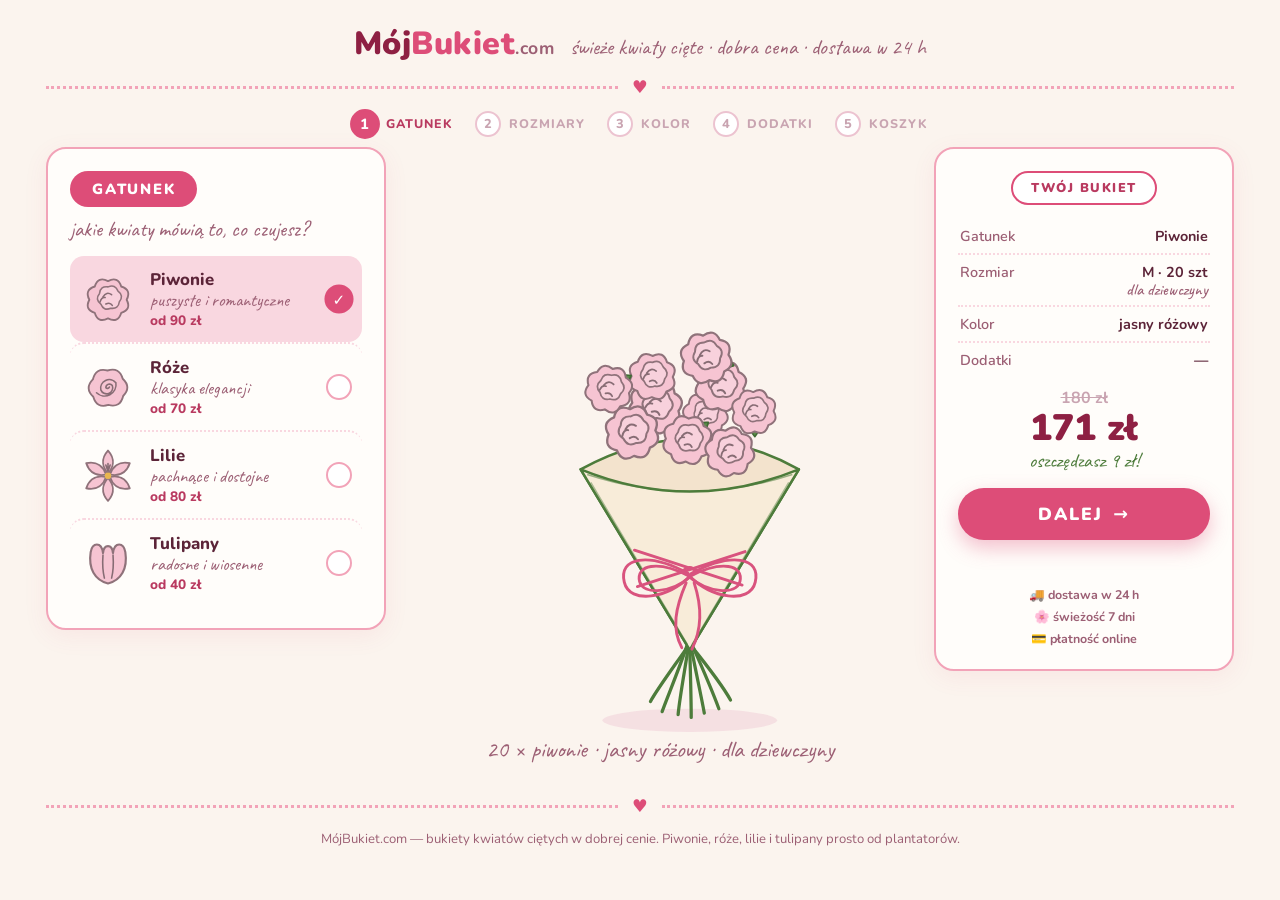
==== mojbukiet/index.html @ d431782b "Add MojBukiet.com flower shop configurator Interactive bouquet builder styled after the reference il" ====
<!doctype html>
<html lang="pl">
<head>
<meta charset="utf-8">
<meta name="viewport" content="width=device-width, initial-scale=1">
<title>MójBukiet.com — świeże bukiety w dobrej cenie</title>
<meta name="description" content="Skomponuj swój bukiet kwiatów ciętych: piwonie, róże, lilie, tulipany. Świeże kwiaty w dobrej cenie z dostawą w 24h.">
<link rel="icon" href="data:image/svg+xml,<svg xmlns='http://www.w3.org/2000/svg' viewBox='0 0 100 100'><text y='.9em' font-size='90'>💐</text></svg>">
<link rel="preconnect" href="https://fonts.googleapis.com">
<link rel="preconnect" href="https://fonts.gstatic.com" crossorigin>
<link href="https://fonts.googleapis.com/css2?family=Caveat:wght@500;600&family=Nunito:ital,wght@0,400;0,600;0,700;0,800;0,900;1,400&display=swap" rel="stylesheet">
<link rel="stylesheet" href="styles.css">
</head>
<body>
<div class="frame">

  <header class="top">
    <div class="brand">
      <div class="logo">Mój<em>Bukiet</em><span>.com</span></div>
      <div class="tagline">świeże kwiaty cięte &middot; dobra cena &middot; dostawa w 24&nbsp;h</div>
    </div>
    <div class="divider" aria-hidden="true"><span class="heart">♥</span></div>
    <ol class="steps" id="steps"></ol>
  </header>

  <main class="grid">

    <!-- Lewy panel: opcje bieżącego kroku -->
    <section class="card panel" id="panel" aria-live="polite"></section>

    <!-- Scena z bukietem -->
    <section class="stage" id="stage">
      <svg id="scene" viewBox="-300 -360 600 720" role="img" aria-label="Podgląd Twojego bukietu">
        <g id="sway">
          <g id="bouquetScale">
            <!-- cień -->
            <ellipse cx="0" cy="330" rx="120" ry="16" fill="#f0cfd9" opacity=".55"/>

            <!-- łodygi pod związaniem -->
            <g id="stems" stroke="#4d7c3b" stroke-width="4.5" stroke-linecap="round" fill="none">
              <path d="M-4,228 C -18,268 -30,296 -38,318"/>
              <path d="M-2,230 C -8,268 -14,300 -16,322"/>
              <path d="M0,230 C 1,270 2,300 2,326"/>
              <path d="M2,230 C 9,266 16,298 20,320"/>
              <path d="M4,228 C 20,264 32,292 40,314"/>
              <path d="M-3,229 C -26,262 -44,286 -54,304"/>
              <path d="M3,229 C 28,260 46,284 56,302"/>
            </g>

            <!-- tył rożka (wnętrze papieru, za kwiatami) -->
            <path d="M-150,-15 Q 0,-98 150,-15 L 0,233 Z" fill="#f3e3cd" stroke="#4d7c3b" stroke-width="3.5" stroke-linejoin="round"/>

            <!-- warstwa kwiatów (JS) -->
            <g id="flowers"></g>

            <!-- przód rożka -->
            <g id="cone">
              <path d="M-150,-15 Q 0,46 150,-15 L 0,233 Z" fill="#f8ecd9" stroke="#4d7c3b" stroke-width="3.5" stroke-linejoin="round"/>
              <path d="M-141,-8 Q 0,38 141,-8" fill="none" stroke="#4d7c3b" stroke-width="2" opacity=".55"/>
              <path d="M-136,3 L -3,226 M136,3 L 3,226" fill="none" stroke="#4d7c3b" stroke-width="2" opacity=".45"/>
            </g>

            <!-- wstążka: linie oplotu + kokarda -->
            <g id="bow" fill="none" stroke-linecap="round" stroke-linejoin="round">
              <g class="bow-stroke">
                <path d="M-76,96 L 72,144 M -72,146 L 76,98"/>
                <path d="M-2,128 C -58,98 -98,106 -90,140 C -83,171 -28,162 0,132"/>
                <path d="M2,128 C 58,98 98,106 90,140 C 83,171 28,162 0,132"/>
                <path d="M-2,131 C -44,110 -74,116 -69,139 C -64,159 -24,154 0,133"/>
                <path d="M2,131 C 44,110 74,116 69,139 C 64,159 24,154 0,133"/>
                <path d="M-9,124 q 9,-9 18,1 q -8,11 -18,-1 Z"/>
                <path d="M-5,141 C -20,176 -25,204 -11,230"/>
                <path d="M6,141 C 19,180 15,208 3,232"/>
              </g>
              <g class="bow-premium-extra">
                <path d="M-11,236 C -18,252 -8,262 -14,276"/>
                <path d="M4,238 C 12,254 2,264 9,280"/>
                <path d="M-104,118 l 5,-11 5,11 11,4 -11,5 -5,11 -5,-11 -11,-5 Z" class="spark"/>
                <path d="M99,152 l 4,-9 4,9 9,4 -9,4 -4,9 -4,-9 -9,-4 Z" class="spark"/>
              </g>
            </g>
          </g><!-- /bouquetScale -->

          <!-- dodatki (poza skalą bukietu, żeby nie rosły z rozmiarem) -->
          <g transform="translate(196,196)">
            <g id="addonChoc" class="addon">
              <path d="M0,34 C -46,-2 -28,-52 0,-24 C 28,-52 46,-2 0,34 Z" fill="#b0355a" stroke="#7e2242" stroke-width="3.5" stroke-linejoin="round"/>
              <path d="M-33,-9 C -12,-2 12,-2 33,-9" fill="none" stroke="#e9c26a" stroke-width="3.5" stroke-linecap="round"/>
              <path d="M-7,-32 q 7,-8 14,0 M0,-30 l 0,-8" fill="none" stroke="#e9c26a" stroke-width="3" stroke-linecap="round"/>
              <text y="60" class="addon-label">pralinki</text>
            </g>
          </g>
          <g transform="translate(-204,210) rotate(-10)">
            <g id="addonCard" class="addon">
              <rect x="-46" y="-30" width="92" height="60" rx="10" fill="#fffaf3" stroke="#d9537e" stroke-width="3"/>
              <path d="M-46,-14 L -62,-34" stroke="#d9537e" stroke-width="2.5" fill="none"/>
              <text y="2" class="card-script">dla Ciebie</text>
              <text y="21" class="card-heart">♥</text>
            </g>
          </g>
        </g><!-- /sway -->
      </svg>
      <div class="stage-caption" id="stageCaption"></div>
    </section>

    <!-- Prawy panel: podsumowanie i nawigacja -->
    <aside class="card summary" id="summaryCard">
      <div class="pill pill-outline">TWÓJ BUKIET</div>
      <ul class="sum-list" id="sumList"></ul>
      <div class="price-box">
        <div class="price-old" id="priceOld"></div>
        <div class="price-now"><span id="priceNow">0</span>&nbsp;zł</div>
        <div class="price-save" id="priceSave"></div>
      </div>
      <button class="btn-next" id="btnNext">DALEJ <span class="arrow">→</span></button>
      <button class="btn-back" id="btnBack">← wróć</button>
      <div class="trust">
        <span>🚚 dostawa w 24 h</span>
        <span>🌸 świeżość 7 dni</span>
        <span>💳 płatność online</span>
      </div>
    </aside>
  </main>

  <footer class="bottom">
    <div class="divider" aria-hidden="true"><span class="heart">♥</span></div>
    <p>MójBukiet.com — bukiety kwiatów ciętych w dobrej cenie. Piwonie, róże, lilie i tulipany prosto od plantatorów.</p>
  </footer>
</div>

<!-- Modal potwierdzenia -->
<div class="modal" id="modal" hidden>
  <div class="modal-card">
    <div class="modal-emoji">💐</div>
    <h2>Dziękujemy!</h2>
    <p id="modalText"></p>
    <p class="modal-note">To podgląd sklepu — zamówienia demo nie są realizowane.</p>
    <button class="btn-next" id="btnCloseModal">WRÓĆ DO BUKIETU</button>
  </div>
</div>

<script src="app.js"></script>
</body>
</html>
---- mojbukiet/styles.css ----
/* ─── MójBukiet.com ─────────────────────────────────────────────── */
:root{
  --bg:#fbf4ee;
  --card:#fffdfa;
  --ink:#5c2438;
  --ink-soft:#9c5f74;
  --pink:#dd4d78;
  --pink-dark:#b93a60;
  --pink-deep:#8e2043;
  --rose:#f2a3b8;
  --rose-pale:#f9d7e0;
  --green:#4d7c3b;
  --gold:#c08a2e;
  --radius:20px;
  --spring:cubic-bezier(.34,1.56,.64,1);
}

*{box-sizing:border-box;margin:0;padding:0}
html{scroll-behavior:smooth}
body{
  background:var(--bg);
  color:var(--ink);
  font-family:'Nunito',system-ui,sans-serif;
  min-height:100vh;
}
.frame{max-width:1240px;margin:0 auto;padding:22px 26px 40px}

/* ─── nagłówek ─── */
.top{text-align:center}
.brand{display:flex;flex-wrap:wrap;align-items:baseline;justify-content:center;gap:8px 16px}
.logo{font-weight:900;font-size:2rem;letter-spacing:.5px;color:var(--pink-deep)}
.logo em{font-style:normal;color:var(--pink)}
.logo span{font-weight:700;font-size:1.1rem;color:var(--ink-soft)}
.tagline{font-family:'Caveat',cursive;font-size:1.35rem;color:var(--ink-soft)}

.divider{display:flex;align-items:center;gap:14px;margin:14px 0}
.divider::before,.divider::after{content:"";flex:1;border-top:3px dotted var(--rose)}
.divider .heart{color:var(--pink);font-size:1.1rem;line-height:1}

/* pasek kroków */
.steps{display:flex;justify-content:center;gap:6px 22px;flex-wrap:wrap;list-style:none;margin-top:2px}
.steps li{
  display:flex;align-items:center;gap:8px;
  font-weight:800;font-size:.78rem;letter-spacing:.08em;
  color:#c9a4b1;cursor:default;
}
.steps li .dot{
  width:26px;height:26px;border-radius:50%;
  display:grid;place-items:center;
  border:2.5px solid #ecc3d0;background:#fff;color:#c9a4b1;
  font-size:.8rem;transition:all .35s var(--spring);
}
.steps li.done{color:var(--ink-soft);cursor:pointer}
.steps li.done .dot{border-color:var(--rose);background:var(--rose-pale);color:var(--pink-dark)}
.steps li.active{color:var(--pink-dark)}
.steps li.active .dot{border-color:var(--pink);background:var(--pink);color:#fff;transform:scale(1.15)}

/* ─── siatka ─── */
.grid{
  display:grid;
  grid-template-columns:minmax(280px,340px) 1fr minmax(260px,300px);
  gap:26px;align-items:start;margin-top:10px;
}
.card{
  background:var(--card);
  border:2.5px solid var(--rose);
  border-radius:var(--radius);
  padding:22px;
  box-shadow:0 6px 24px rgba(221,77,120,.08);
}

/* ─── pigułki-nagłówki ─── */
.pill{
  display:inline-block;background:var(--pink);color:#fff;
  font-weight:900;letter-spacing:.12em;font-size:.92rem;
  padding:8px 22px;border-radius:999px;
}
.pill-outline{
  display:inline-block;border:2.5px solid var(--pink);color:var(--pink-dark);
  font-weight:900;letter-spacing:.12em;font-size:.8rem;
  padding:6px 18px;border-radius:999px;background:#fff;
}
.panel-sub{font-family:'Caveat',cursive;font-size:1.35rem;color:var(--ink-soft);margin:8px 0 4px}

/* ─── panel opcji ─── */
.panel{min-height:430px}
.panel .options{margin-top:14px;display:flex;flex-direction:column}
.panel.swap-out .options{opacity:0;transform:translateX(-14px)}
.panel .options{transition:opacity .22s ease,transform .22s ease}

.opt{
  appearance:none;border:none;background:none;text-align:left;width:100%;
  font-family:inherit;color:inherit;cursor:pointer;
  padding:12px 10px;border-radius:14px;
  border-top:2.5px dotted var(--rose-pale);
  display:flex;align-items:center;gap:14px;
  transition:background .2s ease,transform .25s var(--spring);
}
.opt:first-child{border-top:none}
.opt:hover{background:#fdf1f5}
.opt:active{transform:scale(.98)}
.opt.sel{background:var(--rose-pale)}
.opt .check{
  margin-left:auto;flex:none;width:26px;height:26px;border-radius:50%;
  border:2.5px solid var(--rose);background:#fff;color:#fff;
  display:grid;place-items:center;font-size:.85rem;font-weight:900;
  transition:all .3s var(--spring);
}
.opt.sel .check{background:var(--pink);border-color:var(--pink);transform:scale(1.12)}

/* gatunek */
.opt .flower-ico{flex:none;width:56px;height:56px}
.opt-name{font-weight:800;font-size:1.05rem}
.opt-sub{font-family:'Caveat',cursive;font-size:1.15rem;color:var(--ink-soft);line-height:1}
.opt-price{font-weight:800;color:var(--pink-dark);font-size:.85rem}

/* rozmiar — jak na grafice */
.opt-size .size-letter{
  flex:none;width:66px;font-weight:900;font-size:2.1rem;line-height:1;
  letter-spacing:-.02em;
}
.opt-size .size-count{font-weight:800;font-size:1.2rem}
.opt-size .size-count b{font-size:.85rem;font-weight:700;color:var(--ink-soft)}
.opt-size .size-who{font-family:'Caveat',cursive;font-size:1.25rem;color:var(--ink-soft);line-height:1.05}
.opt-size .size-price{font-weight:800;color:var(--pink-dark);font-size:.9rem;white-space:nowrap}

/* kolor */
.opt-color .swatch{
  flex:none;width:40px;height:40px;border-radius:50%;
  border:2.5px solid rgba(0,0,0,.08);
  box-shadow:inset 0 -4px 8px rgba(0,0,0,.06);
  transition:transform .3s var(--spring);
}
.opt-color.sel .swatch{transform:scale(1.18);border-color:var(--pink)}
.opt-color .color-name{font-family:'Caveat',cursive;font-size:1.5rem;color:var(--ink)}

/* dodatki */
.opt-extra{align-items:flex-start;position:relative}
.opt-extra .extra-emoji{flex:none;font-size:1.9rem;line-height:1.2}
.opt-extra .extra-name{font-weight:800}
.opt-extra .extra-desc{font-family:'Caveat',cursive;font-size:1.15rem;color:var(--ink-soft);line-height:1.1}
.opt-extra .extra-price{font-weight:900;color:var(--pink-dark);white-space:nowrap}
.badge{
  display:inline-block;margin-left:6px;vertical-align:middle;
  background:var(--gold);color:#fff;font-size:.62rem;font-weight:900;
  letter-spacing:.1em;padding:3px 9px;border-radius:999px;
}
.upsell-note{
  margin-top:14px;padding:10px 14px;border-radius:12px;
  background:#fdf3e3;border:2px dashed #e8c98c;
  font-size:.85rem;color:#8a6220;font-weight:700;
}

/* podsumowanie w panelu (krok 5) */
.recap{margin-top:12px}
.recap-row{display:flex;justify-content:space-between;gap:10px;padding:9px 4px;border-top:2.5px dotted var(--rose-pale);font-weight:700}
.recap-row:first-child{border-top:none}
.recap-row .lbl{color:var(--ink-soft);font-weight:600}
.recap-row.total{font-weight:900;font-size:1.15rem;color:var(--pink-deep)}
.btn-order{
  margin-top:18px;width:100%;
  background:var(--pink);color:#fff;border:none;cursor:pointer;
  font-family:inherit;font-weight:900;letter-spacing:.1em;font-size:1.05rem;
  padding:15px 20px;border-radius:999px;
  box-shadow:0 8px 20px rgba(221,77,120,.35);
  transition:transform .25s var(--spring),box-shadow .25s ease,background .2s;
}
.btn-order:hover{background:var(--pink-dark);transform:translateY(-2px)}
.btn-order:active{transform:scale(.97)}

/* ─── scena ─── */
.stage{position:relative;display:flex;flex-direction:column;align-items:center}
#scene{width:100%;max-width:560px;height:auto;overflow:visible}
.stage-caption{
  font-family:'Caveat',cursive;font-size:1.5rem;color:var(--ink-soft);
  margin-top:-8px;text-align:center;min-height:1.6em;
  transition:opacity .3s ease;
}

/* kołysanie bukietu */
#sway{
  transform-box:view-box;transform-origin:50% 78%;
  animation:sway 7s ease-in-out infinite alternate;
}
@keyframes sway{from{transform:rotate(-1.1deg)}to{transform:rotate(1.1deg)}}

/* skala bukietu = rozmiar */
#bouquetScale{
  transform-box:view-box;transform-origin:50% 50%;
  transition:transform .9s var(--spring);
}

/* kwiaty */
.flower{
  transform-box:fill-box;transform-origin:center;
  transition:transform .8s var(--spring),opacity .45s ease;
}
.flower.gone{opacity:0}
.flower .petal-a,.flower .petal-b{transition:fill .6s ease,stroke .6s ease}
.flower .lines{transition:stroke .6s ease}

/* wstążka */
.bow-stroke path{stroke:#d9537e;stroke-width:4;transition:stroke .5s ease}
.bow-premium-extra{opacity:0;transition:opacity .5s ease}
.bow-premium-extra path{stroke:var(--gold);stroke-width:3.5;fill:none}
.bow-premium-extra .spark{fill:#eec25e;stroke:none}
#bow.premium .bow-stroke path{stroke:var(--gold)}
#bow.premium .bow-premium-extra{opacity:1}

/* dodatki na scenie */
.addon{
  transform-box:fill-box;transform-origin:center;
  transform:scale(0) rotate(-20deg);opacity:0;
  transition:transform .7s var(--spring),opacity .35s ease;
}
.addon.on{transform:scale(1) rotate(0deg);opacity:1}
.addon-label{
  font-family:'Caveat',cursive;font-size:22px;fill:var(--ink-soft);
  text-anchor:middle;
}
.card-script{font-family:'Caveat',cursive;font-size:24px;fill:var(--pink-dark);text-anchor:middle}
.card-heart{font-size:15px;fill:var(--pink);text-anchor:middle}

/* ─── podsumowanie (prawa kolumna) ─── */
.summary{position:sticky;top:18px;text-align:center}
.sum-list{list-style:none;text-align:left;margin:14px 0 6px}
.sum-list li{
  display:flex;justify-content:space-between;gap:8px;
  padding:7px 2px;border-top:2.5px dotted var(--rose-pale);
  font-size:.9rem;font-weight:700;
}
.sum-list li:first-child{border-top:none}
.sum-list li .k{color:var(--ink-soft);font-weight:600}
.sum-list li .v{text-align:right}
.sum-list li .v small{display:block;font-family:'Caveat',cursive;font-size:1.05rem;font-weight:500;color:var(--ink-soft);line-height:1}

.price-box{margin:10px 0 4px}
.price-old{min-height:1.2em;color:#c9a4b1;font-weight:700;text-decoration:line-through}
.price-now{font-weight:900;font-size:2.3rem;color:var(--pink-deep);line-height:1.05}
.price-save{min-height:1.3em;font-family:'Caveat',cursive;font-size:1.25rem;color:var(--green)}

.btn-next{
  width:100%;margin-top:10px;
  background:var(--pink);color:#fff;border:none;cursor:pointer;
  font-family:inherit;font-weight:900;letter-spacing:.12em;font-size:1.1rem;
  padding:14px 18px;border-radius:999px;
  box-shadow:0 8px 20px rgba(221,77,120,.35);
  transition:transform .25s var(--spring),background .2s ease,opacity .2s;
  display:inline-flex;justify-content:center;align-items:center;gap:10px;
}
.btn-next .arrow{transition:transform .25s var(--spring)}
.btn-next:hover{background:var(--pink-dark)}
.btn-next:hover .arrow{transform:translateX(5px)}
.btn-next:active{transform:scale(.97)}
.btn-next[disabled]{opacity:.4;cursor:default}

.btn-back{
  margin-top:10px;background:none;border:none;cursor:pointer;
  font-family:inherit;font-weight:800;font-size:.85rem;color:var(--ink-soft);
  visibility:hidden;
}
.btn-back.show{visibility:visible}
.btn-back:hover{color:var(--pink-dark)}

.trust{
  margin-top:16px;display:flex;flex-direction:column;gap:5px;
  font-size:.78rem;font-weight:700;color:var(--ink-soft);
}

/* ─── stopka ─── */
.bottom{margin-top:26px;text-align:center}
.bottom p{font-size:.82rem;color:var(--ink-soft);max-width:640px;margin:0 auto}

/* ─── modal ─── */
.modal{
  position:fixed;inset:0;background:rgba(92,36,56,.45);
  display:grid;place-items:center;z-index:50;padding:20px;
}
.modal[hidden]{display:none}
.modal-card{
  background:var(--card);border:3px solid var(--pink);border-radius:26px;
  max-width:430px;width:100%;padding:34px 30px;text-align:center;
  animation:pop .5s var(--spring);
}
@keyframes pop{from{transform:scale(.6);opacity:0}to{transform:scale(1);opacity:1}}
.modal-emoji{font-size:3rem}
.modal-card h2{color:var(--pink-deep);margin:6px 0 10px;font-size:1.6rem}
.modal-card p{font-weight:600;font-size:.95rem}
.modal-note{margin-top:10px;font-size:.78rem !important;color:var(--ink-soft)}
.modal-card .btn-next{margin-top:20px}

/* ─── responsywność ─── */
@media (max-width:1020px){
  .grid{grid-template-columns:1fr 1fr}
  .stage{grid-column:1 / -1;order:-1}
  #scene{max-width:440px}
}
@media (max-width:660px){
  .frame{padding:16px 14px 90px}
  .grid{grid-template-columns:1fr;gap:18px}
  .summary{position:static}
  .panel{min-height:0}
  .logo{font-size:1.6rem}
}

@media (prefers-reduced-motion:reduce){
  *,*::before,*::after{animation:none !important;transition:none !important}
}
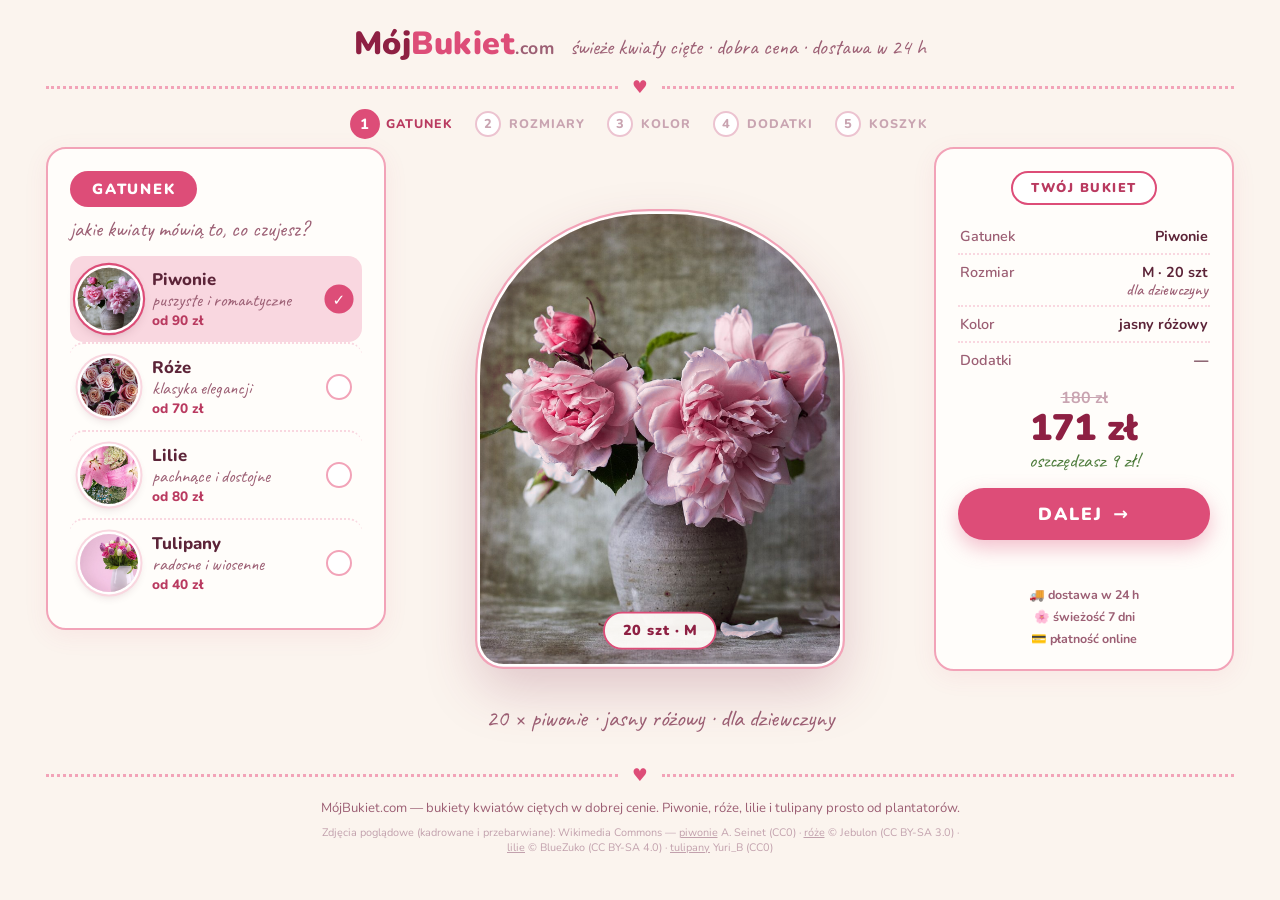
==== commit dd539608: "Replace illustrated bouquet with photo-based configurator Swap the SVG bouquet scene for real bouque" ====
--- a/mojbukiet/index.html
+++ b/mojbukiet/index.html
@@ -30,76 +30,16 @@
 
     <!-- Scena z bukietem -->
     <section class="stage" id="stage">
-      <svg id="scene" viewBox="-300 -360 600 720" role="img" aria-label="Podgląd Twojego bukietu">
-        <g id="sway">
-          <g id="bouquetScale">
-            <!-- cień -->
-            <ellipse cx="0" cy="330" rx="120" ry="16" fill="#f0cfd9" opacity=".55"/>
-
-            <!-- łodygi pod związaniem -->
-            <g id="stems" stroke="#4d7c3b" stroke-width="4.5" stroke-linecap="round" fill="none">
-              <path d="M-4,228 C -18,268 -30,296 -38,318"/>
-              <path d="M-2,230 C -8,268 -14,300 -16,322"/>
-              <path d="M0,230 C 1,270 2,300 2,326"/>
-              <path d="M2,230 C 9,266 16,298 20,320"/>
-              <path d="M4,228 C 20,264 32,292 40,314"/>
-              <path d="M-3,229 C -26,262 -44,286 -54,304"/>
-              <path d="M3,229 C 28,260 46,284 56,302"/>
-            </g>
-
-            <!-- tył rożka (wnętrze papieru, za kwiatami) -->
-            <path d="M-150,-15 Q 0,-98 150,-15 L 0,233 Z" fill="#f3e3cd" stroke="#4d7c3b" stroke-width="3.5" stroke-linejoin="round"/>
-
-            <!-- warstwa kwiatów (JS) -->
-            <g id="flowers"></g>
-
-            <!-- przód rożka -->
-            <g id="cone">
-              <path d="M-150,-15 Q 0,46 150,-15 L 0,233 Z" fill="#f8ecd9" stroke="#4d7c3b" stroke-width="3.5" stroke-linejoin="round"/>
-              <path d="M-141,-8 Q 0,38 141,-8" fill="none" stroke="#4d7c3b" stroke-width="2" opacity=".55"/>
-              <path d="M-136,3 L -3,226 M136,3 L 3,226" fill="none" stroke="#4d7c3b" stroke-width="2" opacity=".45"/>
-            </g>
-
-            <!-- wstążka: linie oplotu + kokarda -->
-            <g id="bow" fill="none" stroke-linecap="round" stroke-linejoin="round">
-              <g class="bow-stroke">
-                <path d="M-76,96 L 72,144 M -72,146 L 76,98"/>
-                <path d="M-2,128 C -58,98 -98,106 -90,140 C -83,171 -28,162 0,132"/>
-                <path d="M2,128 C 58,98 98,106 90,140 C 83,171 28,162 0,132"/>
-                <path d="M-2,131 C -44,110 -74,116 -69,139 C -64,159 -24,154 0,133"/>
-                <path d="M2,131 C 44,110 74,116 69,139 C 64,159 24,154 0,133"/>
-                <path d="M-9,124 q 9,-9 18,1 q -8,11 -18,-1 Z"/>
-                <path d="M-5,141 C -20,176 -25,204 -11,230"/>
-                <path d="M6,141 C 19,180 15,208 3,232"/>
-              </g>
-              <g class="bow-premium-extra">
-                <path d="M-11,236 C -18,252 -8,262 -14,276"/>
-                <path d="M4,238 C 12,254 2,264 9,280"/>
-                <path d="M-104,118 l 5,-11 5,11 11,4 -11,5 -5,11 -5,-11 -11,-5 Z" class="spark"/>
-                <path d="M99,152 l 4,-9 4,9 9,4 -9,4 -4,9 -4,-9 -9,-4 Z" class="spark"/>
-              </g>
-            </g>
-          </g><!-- /bouquetScale -->
-
-          <!-- dodatki (poza skalą bukietu, żeby nie rosły z rozmiarem) -->
-          <g transform="translate(196,196)">
-            <g id="addonChoc" class="addon">
-              <path d="M0,34 C -46,-2 -28,-52 0,-24 C 28,-52 46,-2 0,34 Z" fill="#b0355a" stroke="#7e2242" stroke-width="3.5" stroke-linejoin="round"/>
-              <path d="M-33,-9 C -12,-2 12,-2 33,-9" fill="none" stroke="#e9c26a" stroke-width="3.5" stroke-linecap="round"/>
-              <path d="M-7,-32 q 7,-8 14,0 M0,-30 l 0,-8" fill="none" stroke="#e9c26a" stroke-width="3" stroke-linecap="round"/>
-              <text y="60" class="addon-label">pralinki</text>
-            </g>
-          </g>
-          <g transform="translate(-204,210) rotate(-10)">
-            <g id="addonCard" class="addon">
-              <rect x="-46" y="-30" width="92" height="60" rx="10" fill="#fffaf3" stroke="#d9537e" stroke-width="3"/>
-              <path d="M-46,-14 L -62,-34" stroke="#d9537e" stroke-width="2.5" fill="none"/>
-              <text y="2" class="card-script">dla Ciebie</text>
-              <text y="21" class="card-heart">♥</text>
-            </g>
-          </g>
-        </g><!-- /sway -->
-      </svg>
+      <div class="photo-float">
+        <div class="photo-card" id="photoCard">
+          <canvas id="layerA" class="layer" width="660" height="825"></canvas>
+          <canvas id="layerB" class="layer" width="660" height="825"></canvas>
+          <div class="size-chip" id="sizeChip">20 szt · M</div>
+          <div class="addon-badge" id="badgeChoc"><span class="e">🍫</span>bombonierka</div>
+          <div class="addon-badge" id="badgeRibbon"><span class="e">🎀</span>wstążka premium</div>
+          <div class="addon-badge" id="badgeCard"><span class="e">💌</span>bilecik</div>
+        </div>
+      </div>
       <div class="stage-caption" id="stageCaption"></div>
     </section>
 
@@ -125,6 +65,11 @@
   <footer class="bottom">
     <div class="divider" aria-hidden="true"><span class="heart">♥</span></div>
     <p>MójBukiet.com — bukiety kwiatów ciętych w dobrej cenie. Piwonie, róże, lilie i tulipany prosto od plantatorów.</p>
+    <p class="credits">Zdjęcia poglądowe (kadrowane i przebarwiane): Wikimedia Commons —
+      <a href="https://commons.wikimedia.org/wiki/File:Peony_vase_(Unsplash).jpg">piwonie</a> A.&nbsp;Seinet (CC0) ·
+      <a href="https://commons.wikimedia.org/wiki/File:Bouquet_de_roses_roses.jpg">róże</a> © Jebulon (CC&nbsp;BY-SA&nbsp;3.0) ·
+      <a href="https://commons.wikimedia.org/wiki/File:Lirio_Rosa.jpg">lilie</a> © BlueZuko (CC&nbsp;BY-SA&nbsp;4.0) ·
+      <a href="https://commons.wikimedia.org/wiki/File:Bouquet-3175315_1920.jpg">tulipany</a> Yuri_B (CC0)</p>
   </footer>
 </div>
 
--- a/mojbukiet/styles.css
+++ b/mojbukiet/styles.css
@@ -168,58 +168,77 @@
 .btn-order:hover{background:var(--pink-dark);transform:translateY(-2px)}
 .btn-order:active{transform:scale(.97)}
 
-/* ─── scena ─── */
-.stage{position:relative;display:flex;flex-direction:column;align-items:center}
-#scene{width:100%;max-width:560px;height:auto;overflow:visible}
+/* ─── scena: karta foto ─── */
+.stage{position:relative;display:flex;flex-direction:column;align-items:center;padding-top:36px}
+.photo-float{animation:floaty 6s ease-in-out infinite alternate}
+@keyframes floaty{from{transform:translateY(-4px) rotate(-.4deg)}to{transform:translateY(5px) rotate(.4deg)}}
+
+.photo-card{
+  position:relative;
+  width:min(400px,76vw);
+  aspect-ratio:4/5;
+  border-radius:47% 47% 26px 26px / 36% 36% 26px 26px;
+  overflow:hidden;
+  background:linear-gradient(180deg,#f6e7da,#eed9c8);
+  box-shadow:0 0 0 3px #fff,0 0 0 5.5px var(--rose),0 26px 60px rgba(140,52,84,.25);
+  transition:transform .9s var(--spring);
+  transform-origin:50% 62%;
+}
+.photo-card::after{ /* winieta wtapiająca zdjęcie w stronę */
+  content:"";position:absolute;inset:0;border-radius:inherit;pointer-events:none;
+  box-shadow:inset 0 0 70px rgba(92,36,56,.22), inset 0 -30px 60px rgba(92,36,56,.12);
+}
+.photo-card .layer{
+  position:absolute;inset:0;width:100%;height:100%;object-fit:cover;
+  opacity:0;transform:scale(1.08);
+  transition:opacity .65s ease,transform 1s var(--spring);
+}
+.photo-card .layer.show{opacity:1;transform:scale(1)}
+
+.size-chip{
+  position:absolute;left:50%;bottom:16px;transform:translateX(-50%);
+  background:rgba(255,253,250,.94);color:var(--pink-deep);
+  font-weight:900;font-size:1rem;letter-spacing:.04em;
+  padding:8px 20px;border-radius:999px;
+  border:2px solid var(--pink);
+  box-shadow:0 6px 18px rgba(92,36,56,.25);
+  white-space:nowrap;z-index:3;
+}
+.size-chip.pop{animation:chip-pop .55s var(--spring)}
+@keyframes chip-pop{0%{transform:translateX(-50%) scale(.5)}100%{transform:translateX(-50%) scale(1)}}
+
+.addon-badge{
+  position:absolute;z-index:3;
+  display:flex;align-items:center;gap:7px;
+  background:rgba(255,253,250,.94);color:var(--pink-deep);
+  font-weight:800;font-size:.78rem;letter-spacing:.02em;
+  padding:7px 14px;border-radius:999px;
+  border:2px solid var(--rose);
+  box-shadow:0 8px 20px rgba(92,36,56,.22);
+  transform:scale(0) rotate(-14deg);opacity:0;
+  transition:transform .6s var(--spring),opacity .3s ease;
+  white-space:nowrap;
+}
+.addon-badge .e{font-size:1.15rem;line-height:1}
+.addon-badge.on{transform:scale(1) rotate(0deg);opacity:1}
+#badgeChoc{right:-8px;top:20%}
+#badgeRibbon{left:-14px;top:40%;border-color:var(--gold)}
+#badgeCard{right:-4px;top:58%}
+
 .stage-caption{
   font-family:'Caveat',cursive;font-size:1.5rem;color:var(--ink-soft);
-  margin-top:-8px;text-align:center;min-height:1.6em;
+  margin-top:20px;text-align:center;min-height:1.6em;
   transition:opacity .3s ease;
 }
 
-/* kołysanie bukietu */
-#sway{
-  transform-box:view-box;transform-origin:50% 78%;
-  animation:sway 7s ease-in-out infinite alternate;
-}
-@keyframes sway{from{transform:rotate(-1.1deg)}to{transform:rotate(1.1deg)}}
-
-/* skala bukietu = rozmiar */
-#bouquetScale{
-  transform-box:view-box;transform-origin:50% 50%;
-  transition:transform .9s var(--spring);
-}
-
-/* kwiaty */
-.flower{
-  transform-box:fill-box;transform-origin:center;
-  transition:transform .8s var(--spring),opacity .45s ease;
-}
-.flower.gone{opacity:0}
-.flower .petal-a,.flower .petal-b{transition:fill .6s ease,stroke .6s ease}
-.flower .lines{transition:stroke .6s ease}
-
-/* wstążka */
-.bow-stroke path{stroke:#d9537e;stroke-width:4;transition:stroke .5s ease}
-.bow-premium-extra{opacity:0;transition:opacity .5s ease}
-.bow-premium-extra path{stroke:var(--gold);stroke-width:3.5;fill:none}
-.bow-premium-extra .spark{fill:#eec25e;stroke:none}
-#bow.premium .bow-stroke path{stroke:var(--gold)}
-#bow.premium .bow-premium-extra{opacity:1}
-
-/* dodatki na scenie */
-.addon{
-  transform-box:fill-box;transform-origin:center;
-  transform:scale(0) rotate(-20deg);opacity:0;
-  transition:transform .7s var(--spring),opacity .35s ease;
-}
-.addon.on{transform:scale(1) rotate(0deg);opacity:1}
-.addon-label{
-  font-family:'Caveat',cursive;font-size:22px;fill:var(--ink-soft);
-  text-anchor:middle;
-}
-.card-script{font-family:'Caveat',cursive;font-size:24px;fill:var(--pink-dark);text-anchor:middle}
-.card-heart{font-size:15px;fill:var(--pink);text-anchor:middle}
+/* miniatury gatunków w panelu */
+.opt-thumb{
+  flex:none;width:58px;height:58px;border-radius:50%;
+  background-size:cover;background-position:center;
+  box-shadow:0 0 0 2.5px #fff,0 0 0 4.5px var(--rose-pale),0 4px 10px rgba(92,36,56,.2);
+  transition:transform .3s var(--spring);
+}
+.opt.sel .opt-thumb{transform:scale(1.08);box-shadow:0 0 0 2.5px #fff,0 0 0 4.5px var(--pink),0 4px 10px rgba(92,36,56,.25)}
 
 /* ─── podsumowanie (prawa kolumna) ─── */
 .summary{position:sticky;top:18px;text-align:center}
@@ -270,6 +289,8 @@
 /* ─── stopka ─── */
 .bottom{margin-top:26px;text-align:center}
 .bottom p{font-size:.82rem;color:var(--ink-soft);max-width:640px;margin:0 auto}
+.bottom .credits{margin-top:8px;font-size:.68rem;color:#c2a1ad}
+.bottom .credits a{color:inherit}
 
 /* ─── modal ─── */
 .modal{
